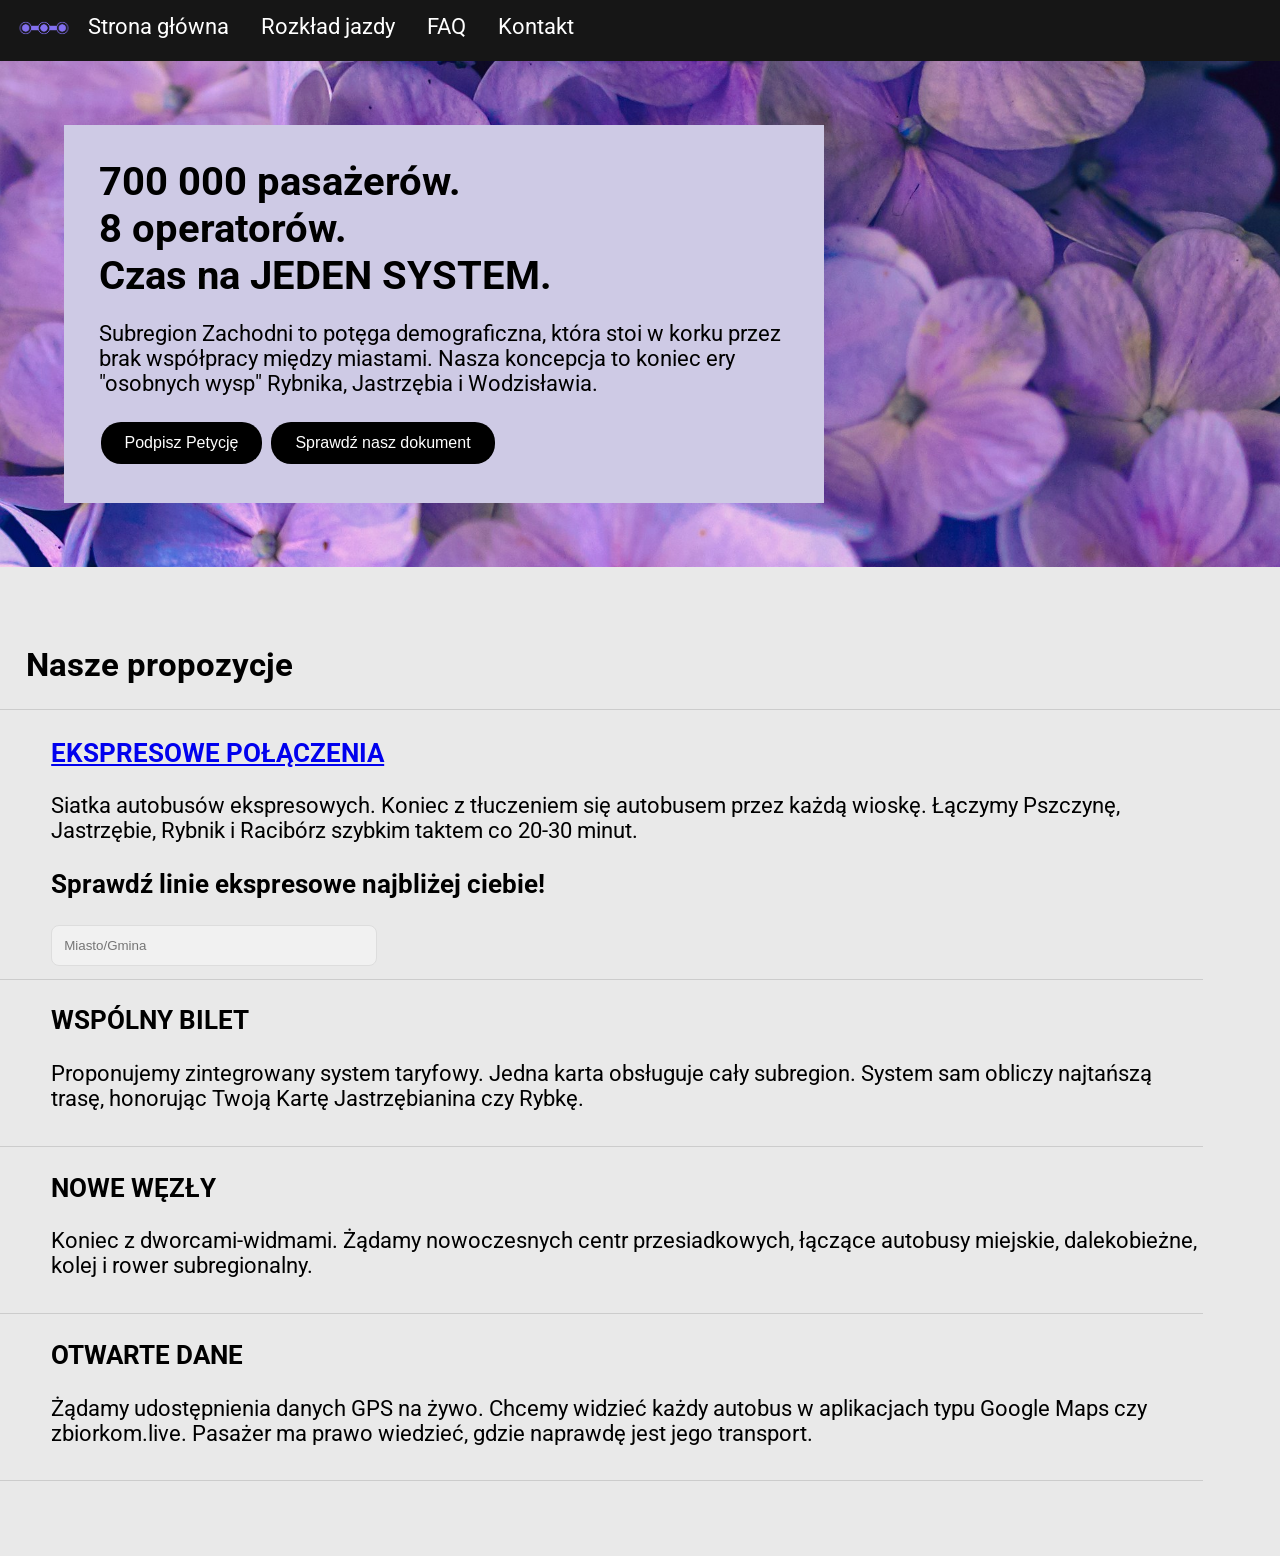
==== index.html @ 9f36e8b6 "Update index.html" ====
<!DOCTYPE html>
<html lang="en">
<head>
    <meta charset="UTF-8">
    <meta name="viewport" content="width=device-width, initial-scale=1.0">
    <title>Subregionalny System Transportu</title>
    <link rel="stylesheet" href="style.css">
          <link rel="icon" type="image/x-icon" href="./Frame 361.png">

    <link href="https://fonts.googleapis.com/css2?family=Roboto+Condensed:wght@400;700&family=Roboto:wght@400;700&display=swap" rel="stylesheet"> 
</head>
	<!-- Google tag (gtag.js) -->
<script async src="https://www.googletagmanager.com/gtag/js?id=G-BV5LS7BZQ5"></script>
<script>
  window.dataLayer = window.dataLayer || [];
  function gtag(){dataLayer.push(arguments);}
  gtag('js', new Date());

  gtag('config', 'G-BV5LS7BZQ5');
</script>

<style>
body {
    font-family: 'Roboto';font-size: 22px;
}
</style>
<body>
<nav id="myTopnav" class="topnav">
    <ul>
        <li><a><img src="Frame 361.png" class="logo"></a></li>
        <li><a href="./index.html">Strona główna</a></li>
        <li><a href="./ekspresowki.html">Rozkład jazdy</a></li>
        <li><a href="./faq.html">FAQ</a></li>
        <li><a href="./kontakt.html">Kontakt</a></li>
    </ul>
    <a href="javascript:void(0);" class="icon" onclick="myFunction()">
        <svg width="25" height="25" viewBox="0 0 24 24" fill="none" stroke="white" stroke-width="2" stroke-linecap="round">
            <line x1="3" y1="12" x2="21" y2="12"></line>
            <line x1="3" y1="6" x2="21" y2="6"></line>
            <line x1="3" y1="18" x2="21" y2="18"></line>
        </svg>
    </a>
</nav>

    <main>
        <section class="hero-home">
            <div class="div-block">
                
                <h1>700 000 pasażerów. <br>
                    8 operatorów.<br>Czas na JEDEN SYSTEM.
                </h1>

                <p>Subregion Zachodni to potęga demograficzna, która stoi w korku przez brak współpracy między miastami. Nasza koncepcja to koniec ery "osobnych wysp" Rybnika, Jastrzębia i Wodzisławia.</p>
           
            <a href="https://www.petycjeonline.com/jeden_bilet_spojna_sie_chcemy_nowoczesnego_transportu_w_subregionie_zachodnim"><button class="button1">Podpisz Petycję</button></a>
                        <a href="./Koncepcja poprawy transportu publicznego w Subregionie Zachodnim Województwa Śląskiego.pdf"><button class="button1">Sprawdź nasz dokument </button></a>


            </div>
        </div>
        </section>

    <div class="background-split">
    	&nbsp;
    </div>
    <div class="page-container position-relative">
    	<div id="nasze-propozycje-header" class="section-header">
    		<h2 class="section-heading">
    			Nasze propozycje
    		</h2>
    	</div>
    </div>
    <div class="div-block-4">
    	<div class="div-block-21">
		    <div class="div-block-5">
    			<h3 class="heading-style-h3 spacer-top-2">
    				<a href='./ekspresowki.html'>EKSPRESOWE POŁĄCZENIA</a>
    			</h3>
    			<p class="spacer-top-1">
    				Siatka autobusów ekspresowych. Koniec z tłuczeniem się autobusem przez każdą wioskę. Łączymy Pszczynę, Jastrzębie, Rybnik i Racibórz szybkim taktem co 20-30 minut.
    			</p>
    		</div>
            
            <div class="div-block-5">
                <h3 class="heading-style-h3 spacer-top-2">
    				Sprawdź linie ekspresowe najbliżej ciebie!
    			</h3>
            <form autocomplete="off" action="/action_page.php">
              <div class="autocomplete" style="width:300px;">
                <input id="myInput" type="text" name="myCountry" placeholder="Miasto/Gmina">
              </div>
          
            </form>
            <div id="result-container" class="result-area"></div>

        </div>

    		<div class="div-block-5">
    			<h3 class="heading-style-h3 spacer-top-2">
    				WSPÓLNY BILET
    			</h3>
    			<p class="spacer-top-1">
    				Proponujemy zintegrowany system taryfowy. Jedna karta obsługuje cały subregion. System sam obliczy najtańszą trasę, honorując Twoją Kartę Jastrzębianina czy Rybkę.
    			</p>
    		</div>

            <div class="div-block-5">
    			<h3 class="heading-style-h3 spacer-top-2">
    				NOWE WĘZŁY 
    			</h3>
    			<p class="spacer-top-1">
    				Koniec z dworcami-widmami. Żądamy nowoczesnych centr przesiadkowych, łączące autobusy miejskie, dalekobieżne, kolej i rower subregionalny.
    			</p>
    		</div>

            <div class="div-block-5">
    			<h3 class="heading-style-h3 spacer-top-2">
    				OTWARTE DANE 
    			</h3>
    			<p class="spacer-top-1">
    				Żądamy udostępnienia danych GPS na żywo. Chcemy widzieć każdy autobus w aplikacjach typu Google Maps czy zbiorkom.live. Pasażer ma prawo wiedzieć, gdzie naprawdę jest jego transport.
    			</p>
    		</div>
    	</div>
    </div>



   
</div>
<br>
<br>
<br>
    </main>
    <script>
const cityLineMapping = {
    "Rybnik": ["S-1", "S-2"],
    "Żory": ["S-1", "S-3", "S-4", "S-6"],
    "Jastrzębie-Zdrój": ["S-2", "S-4", "S-5", "S-6", "S-7"],
    "Wodzisław Śląski": ["S-2", "S-5"],
    "Racibórz": ["S-1", "S-5"],
    "Pszczyna": ["S-3", "S-7"],
    "Czerwionka-Leszczyny": ["S-4"],
    "Rydułtowy": ["S-1"],
    "Knurów": ["S-2"],
    "Pawłowice": ["S-6", "S-7"],
    "Suszec": ["S-3"],
    "Mszana": ["S-2", "S-5"],
    "Radlin": ["S-2"],
    "Lubomia": ["S-5"],
    "Syrynia": ["S-5"],
    "Kornowac": ["S-1"],
    "Rzuchów": ["S-1"],
    "Gostyń": ["S-6"],
    "Orzesze": ["S-6"],
    "Wilcza": ["S-2"],
    "Ochojec": ["S-2"],
    "Golejów": ["S-2"],
    "Wielopole": ["S-2"],
    "Bełk": ["S-4"],
    "Stanowice": ["S-4"],
    "Palowice": ["S-4"],
    "Szczejkowice": ["S-4"],
    "Warszowice": ["S-6"],
    "Studzionka": ["S-7"],
    "Mizerów": ["S-7"],
    "Brzeźce": ["S-7"],
    "Poręba": ["S-7"],
    "Kobielice": ["S-3"],
    "Radostowice": ["S-3"],
    "Rudziczka": ["S-3"],
    
    "Pszów": ["Najbliższa obsługa: Wodzisław Śląski (S-2, S-5) lub Syrynia (S-5)"],
    "Kuźnia Raciborska": ["Komunikacja lokalna do Raciborza -> S-1, S-5"],
    "Gliwice": ["Przesiadka w Knurowie/Szczygłowicach na S-2"],
};

const lineDetails = {
    "S-1": "<a href='./ekspresowki.html#S-1'><b>S-1: Racibórz - Rybnik - Żory.</b></a>",
    "S-2": "<a href='./ekspresowki.html#S-2'><b>S-2: Jastrzębie - Wodzisław - Rybnik - Knurów.</b> </a>",
    "S-3": "<a href='./ekspresowki.html#S-3'><b>S-3: Pszczyna - Suszec - Żory.</b> </a>",
    "S-4": "<a href='./ekspresowki.html#S-4'><b>S-4: Jastrzębie - Żory - Czerwionka.</b> </a>",
    "S-5": "<a href='./ekspresowki.html#S-5'><b>S-5: Jastrzębie - Wodzisław - Lubomia - Racibórz.</b> </a>",
    "S-6": "<a href='./ekspresowki.html#S-6'><b>S-6: Jastrzębie - Pawłowice - Żory - Gostyń.</b> </a>",
    "S-7": "<a href='./ekspresowki.html#S-7'><b>S-7: Pszczyna - Pawłowice - Jastrzębie.</b> </a>"
};

function autocomplete(inp, arr) {
    var currentFocus;
    inp.addEventListener("input", function(e) {
        var a, b, i, val = this.value;
        closeAllLists();
        if (!val) { return false; }
        currentFocus = -1;
        a = document.createElement("DIV");
        a.setAttribute("id", this.id + "autocomplete-list");
        a.setAttribute("class", "autocomplete-items");
        this.parentNode.appendChild(a);
        for (i = 0; i < arr.length; i++) {
            if (arr[i].substr(0, val.length).toUpperCase() == val.toUpperCase()) {
                b = document.createElement("DIV");
                b.innerHTML = "<strong>" + arr[i].substr(0, val.length) + "</strong>";
                b.innerHTML += arr[i].substr(val.length);
                b.innerHTML += "<input type='hidden' value='" + arr[i] + "'>";
                b.addEventListener("click", function(e) {
                    inp.value = this.getElementsByTagName("input")[0].value;
                    showResult(inp.value);
                    closeAllLists();
                });
                a.appendChild(b);
            }
        }
    });

    inp.form.addEventListener("submit", function(e) {
        e.preventDefault();
        showResult(inp.value);
    });

    function showResult(cityName) {
        const resultDiv = document.getElementById("result-container");
        const lines = cityLineMapping[cityName];

        if (lines) {
            let html = `<div class="card-result animate-in">
                            <h3>Komunikacja dla: ${cityName}</h3>
                            <p>Przez Twoją miejscowość (lub w jej najbliższej okolicy) przebiegają linie:</p>
                            <ul>`;
            lines.forEach(line => {
                const shortLineName = line.split(" ")[0]; 
                const detail = lineDetails[shortLineName] || line;
                html += `<li>${detail}</li>`;
            });
            resultDiv.innerHTML = html;
        } else if(cityName === "") {
             resultDiv.innerHTML = "";
        } else {
            resultDiv.innerHTML = `<div class="card-result error">Nie znaleźliśmy Twojej miejscowości na mapie głównych linii ekspresowych. Prawdopodobnie Twoją okolicę obsłuży komunikacja uzupełniająca (dowozowa).</div>`;
        }
    }

    inp.addEventListener("keydown", function(e) {
        var x = document.getElementById(this.id + "autocomplete-list");
        if (x) x = x.getElementsByTagName("div");
        if (e.keyCode == 40) {
            currentFocus++;
            addActive(x);
        } else if (e.keyCode == 38) {
            currentFocus--;
            addActive(x);
        } else if (e.keyCode == 13) {
            e.preventDefault();
            if (currentFocus > -1) {
                if (x) x[currentFocus].click();
            }
        }
    });

    function addActive(x) {
        if (!x) return false;
        removeActive(x);
        if (currentFocus >= x.length) currentFocus = 0;
        if (currentFocus < 0) currentFocus = (x.length - 1);
        x[currentFocus].classList.add("autocomplete-active");
    }

    function removeActive(x) {
        for (var i = 0; i < x.length; i++) {
            x[i].classList.remove("autocomplete-active");
        }
    }

    function closeAllLists(elmnt) {
        var x = document.getElementsByClassName("autocomplete-items");
        for (var i = 0; i < x.length; i++) {
            if (elmnt != x[i] && elmnt != inp) {
                x[i].parentNode.removeChild(x[i]);
            }
        }
    }

    document.addEventListener("click", function(e) {
        closeAllLists(e.target);
    });
}

var listCities = Object.keys(cityLineMapping).sort();
autocomplete(document.getElementById("myInput"), listCities);
</script>
<script>
function myFunction() {
    var x = document.getElementById("myTopnav");
    if (x.classList.contains("responsive")) {
        x.classList.remove("responsive");
    } else {
        x.classList.add("responsive");
    }
}

</script>
</body>
</html>
---- style.css ----
body {
 margin: 0;
 font-family: 'Roboto', sans-serif;
 font-size: 18px;
 background-color: #e9e9e9
}


nav {
 background-color: #161616;
 overflow: hidden;
 position: relative
}

nav ul {
 list-style-type: none;
 margin: 0;
 padding: 0;
 background-color: #161616;
 display: flex;
 justify-content: flex-start
}

nav ul li a {
 display: block;
 color: #FFFFFF;
 padding: 14px 16px;
 text-decoration: none;
 transition: 0.3s
}

nav ul li a:hover {
 background-color: #333
}

#myTopnav > ul:nth-child(1) > li:nth-child(1) > a:nth-child(1):hover{
 background-color: #00000000
}


nav .icon {
 display: none;
 color: #FFFFFF;
 text-decoration: none
}




.logo{
 height: 56px
}




.hero-home {
 justify-content: flex-start;
 align-items: center;
 display: flex;
 position: relative;
 background-color: #8370f0;
 min-height: 40vh;
 padding: 5%;
 background-image: url("./hisu-lee-V4Pn7QeYdPQ-unsplash.jpg");
 background-size: cover;
 background-repeat: no-repeat
}

.div-block {
 width: 60%;
 padding-left: 3%;
 background-color: #cecae5;
 padding-bottom: 3%;
 padding-right: 3%
}

.div-block-5{
 padding-left: 4%;
 max-width: 90%;
 padding-bottom: 1%;
 border-bottom: 1px solid #ccc
}

.section-heading {
 padding: 2%;
 border-bottom: 1px solid #ccc
}

div.div-block-5:nth-child(1){
 border-bottom: none;
 padding-bottom: 0
}

.div-block h1 {
 font-family: 'Roboto', sans-serif;
 color: #000000;
 font-size: 2.5rem;
 margin-bottom: 20px
}


button, .button1, .button2 {
 border: none;
 color: rgb(255, 255, 255);
 padding: 12px 24px;
 text-align: center;
 display: inline-block;
 font-size: 16px;
 margin: 4px 2px;
 cursor: pointer;
 border-radius: 20px;
 background-color: #000;
 transition: 0.3s
}

button:hover {
 transform: translateY(-2px);
 box-shadow: 0 4px 8px rgba(0,0,0,0.2)
}

#myBtn {
 display: none;
 position: fixed;
 bottom: 20px;
 right: 20px;
 z-index: 1000
}


.div-niewiem {
 padding: 40px 5%;
 border-bottom: 1px solid #ccc
}

.div-niewiem strong:first-child {
 font-size: 2rem;
 color: #8370f0;
 display: block;
 margin-bottom: 20px
}

.heroprzystanki {
 display: flex;
 flex-direction: row;
 gap: 30px
}

.div-lewoprzystanki, .div-prawoprzystanki {
 flex: 1
}


.timetable-route-streets {
 display: flex;
 flex-direction: column;
 margin-top: 15px
}

.timetable-route-stop {
 display: flex;
 align-items: center
}

.timetable-route-point.time {
 width: 55px;
 font-weight: 700;
 font-size: 13px;
 color: #666;
 text-align:right;
 margin-right: 10px
}

.timetable-route-point svg {
 width: 40px;
 flex-shrink: 0
}

.timetable-route-point.name {
 padding-left: 10px;
 font-size: 15px;
 line-height: 1.2
}

.point circle { visibility: visible !important; fill: #8370f0; stroke: #8370f0 }
.start rect { visibility: visible !important; fill: #8370f0; stroke: #8370f0 }
.active .p0, .active .p4 { visibility: visible !important; stroke: #8370f0 !important; stroke-width: 4px }
.p0-a .p0 { visibility: visible !important; stroke: #8370f0 }
.p4-a .p4 { visibility: visible !important; stroke: #8370f0 }


.autocomplete {
 position: relative;
 display: inline-block;
 width: 100%;
 max-width: 400px
}

input[type=text] {
 background-color: #f1f1f1;
 width: 100%;
 padding: 12px;
 border: 1px solid #ddd;
 border-radius: 8px
}

.autocomplete-items {
 position: absolute;
 border: 1px solid #d4d4d4;
 z-index: 1100;
 top: 100%;
 left: 0;
 right: 0;
 background: #FFFFFF
}




.row { display: flex; flex-wrap: wrap; padding: 0 4px }
.column { flex: 50%; padding: 0 4px }



#myTopnav > ul:nth-child(1) > li:nth-child(1) > a:nth-child(1){
 padding-bottom: 0;
 padding-top: 0;
 padding-right: 0
}


.topnav {
 background-color: #161616;
 overflow: hidden;
 position: relative;
 min-height: 60px
}

.topnav ul {
 display: flex;
 list-style-type: none;
 margin: 0;
 padding: 0
}

.topnav .icon {
 display: none
}






html, body {
 overflow-x: hidden;
 width: 100%;
 position: relative
}

body{
 text-decoration: none
}

@media screen and (max-width: 800px) {
    
    
    .heroprzystanki {
        flex-direction: column; 
        gap: 40px;
    }

    .div-lewoprzystanki, .div-prawoprzystanki {
        width: 100%;
    }

    
    .div-niewiem strong:first-child {
        font-size: 1.5rem;
    }

    .div-lewoprzystanki strong, .div-prawoprzystanki strong {
        font-size: 1.2rem;
        display: block;
        margin-bottom: 10px;
    }

    
    .topnav ul {
        display: none; 
        flex-direction: column;
        width: 100%;
    }

    .topnav.responsive ul {
        display: flex; 
    }

    .topnav .icon {
        display: block; 
        position: absolute;
        right: 15px;
        top: 15px;
    }

    
    .topnav:not(.responsive) ul li:not(:first-child) {
        display: none;
    }

    
    .div-block {
        width: 90% !important;
        margin: 0 auto;
        padding: 20px !important;
    }

    .div-block h1 {
        font-size: 1.8rem !important;
    }

    
    .hero-home a {
        display: inline-block;
        width: 100%; 
    }
    
    .button1 {
        width: 100%;
        margin: 5px 0;
    }

    
    #myBtn {
        width: auto !important;
        padding: 10px 20px !important;
        font-size: 14px !important;
        right: 15px !important;
        bottom: 15px !important;
        white-space: nowrap;
    }

    
    .schematkontener img {
        width: 100% !important;
    }
}


.timetable-route-point.name {
    font-size: 14px; 
    line-height: 1.1;
}
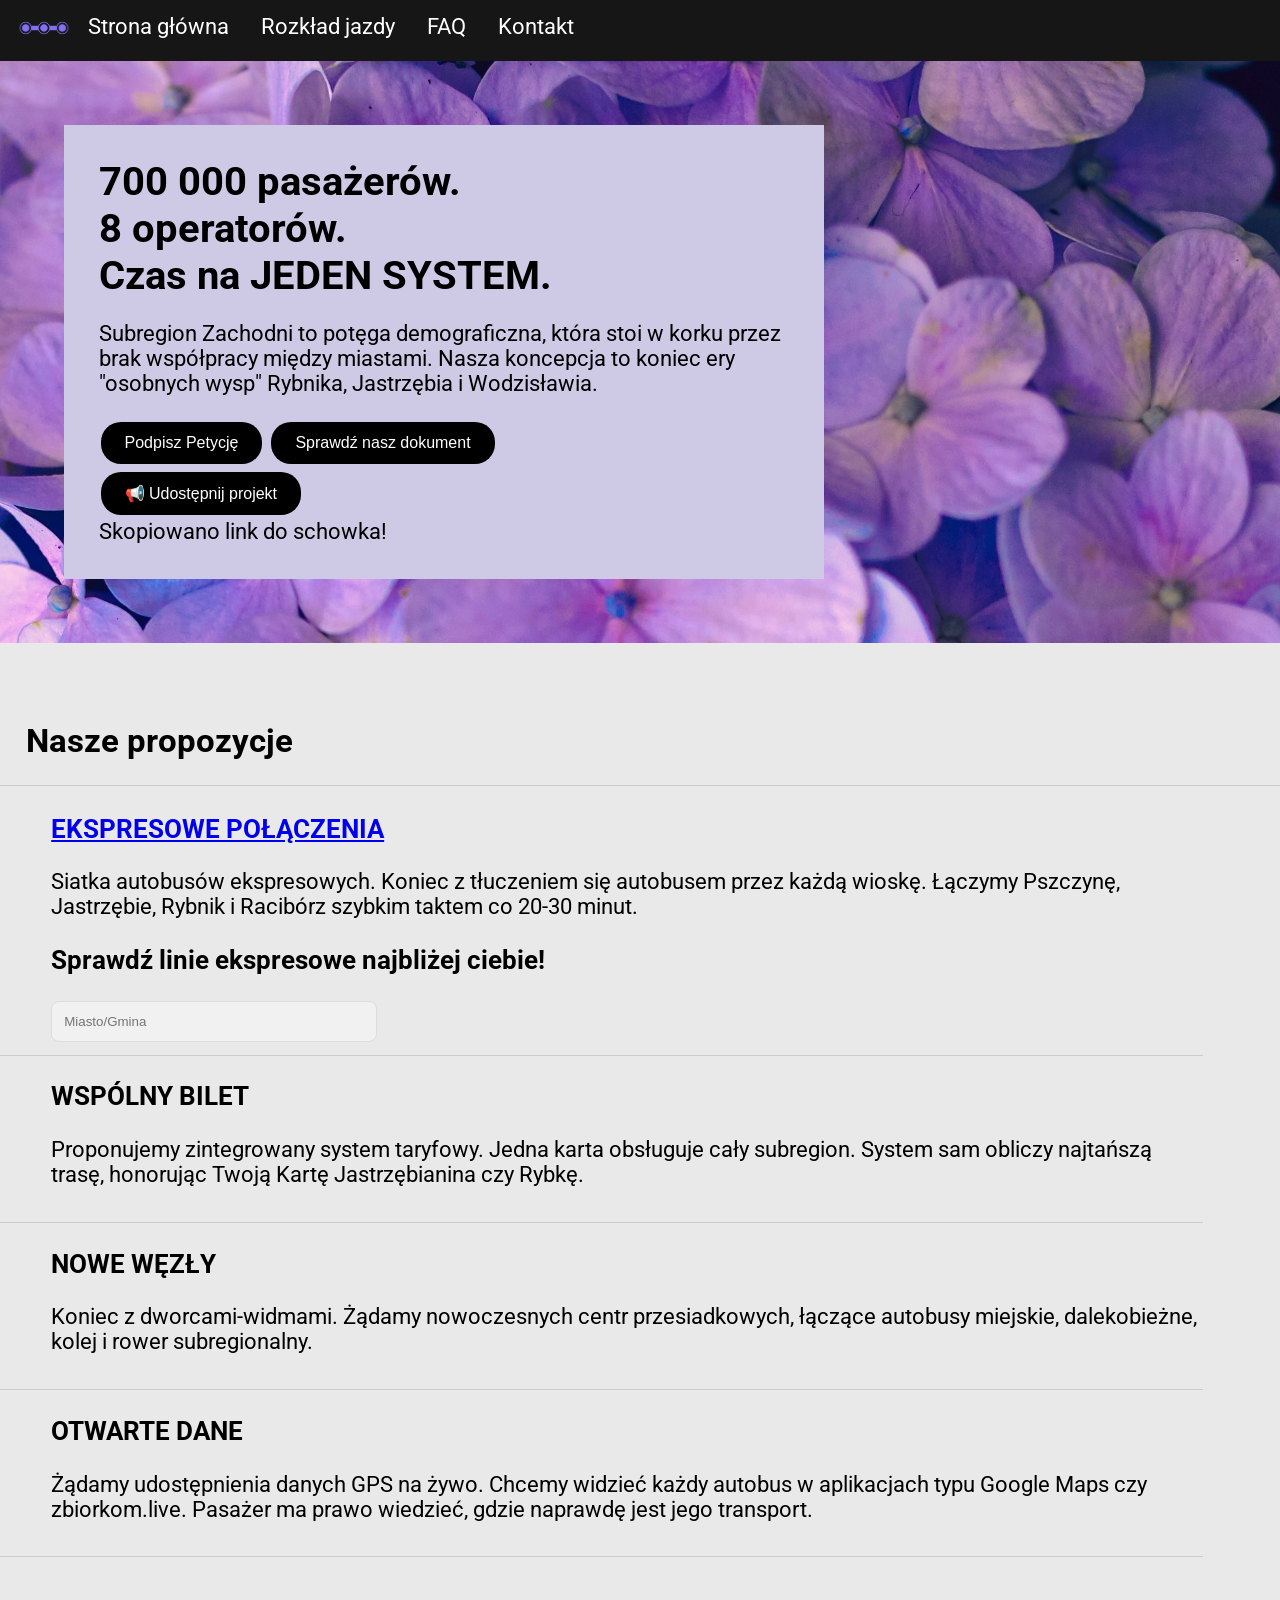
==== commit 8e491cff: "Update index.html" ====
--- a/index.html
+++ b/index.html
@@ -3,6 +3,19 @@
 <head>
     <meta charset="UTF-8">
     <meta name="viewport" content="width=device-width, initial-scale=1.0">
+	<!-- Open Graph / Facebook / Discord -->
+<meta property="og:type" content="website">
+<meta property="og:url" content="https://oneticketproject.github.io/">
+<meta property="og:title" content="700 000 pasażerów. 8 operatorów. Czas na JEDEN system!">
+<meta property="og:description" content="Chcemy wspólnego transportu!">
+
+<meta property="twitter:card" content="summary_large_image">
+<meta property="twitter:url" content="https://oneticketproject.github.io/">
+<meta property="twitter:title" content="Chcemy wspólnego transportu!">
+<meta property="twitter:description" content="8 operatorów na 20 kilometrach to żart.">
+
+<meta name="theme-color" content="#8370f0">
+	
     <title>Subregionalny System Transportu</title>
     <link rel="stylesheet" href="style.css">
           <link rel="icon" type="image/x-icon" href="./Frame 361.png">
@@ -54,7 +67,12 @@
            
             <a href="https://www.petycjeonline.com/jeden_bilet_spojna_sie_chcemy_nowoczesnego_transportu_w_subregionie_zachodnim"><button class="button1">Podpisz Petycję</button></a>
                         <a href="./Koncepcja poprawy transportu publicznego w Subregionie Zachodnim Województwa Śląskiego.pdf"><button class="button1">Sprawdź nasz dokument </button></a>
-
+<div class="share-box">
+    <button id="shareButton" class="btn-tiger-share">
+        <span class="icon">📢</span> Udostępnij projekt
+    </button>
+    <div id="toast" class="toast-hidden">Skopiowano link do schowka!</div>
+</div>
 
             </div>
         </div>
@@ -298,5 +316,35 @@
 }
 
 </script>
+	<script>
+		const btn = document.getElementById('shareButton');
+const toast = document.getElementById('toast');
+
+btn.addEventListener('click', async () => {
+    const shareData = {
+        title: 'One Ticket Project',
+        text: 'Projekt 1 Bilet dla 700 000 ludzi. Podpisz petycję o nowe linie ekspresowe i więcej!',
+        url: 'https://oneticketproject.github.io/'
+    };
+
+    try {
+        // Logika dla iPhone (Safari) i Android (Chrome)
+        if (navigator.share) {
+            await navigator.share(shareData);
+        } else {
+            throw new Error('Web Share not supported');
+        }
+    } catch (err) {
+        copyToClipboard(shareData.url);
+    }
+});
+
+function copyToClipboard(text) {
+    navigator.clipboard.writeText(text).then(() => {
+        toast.className = "toast-visible";
+        setTimeout(() => { toast.className = "toast-hidden"; }, 3000);
+    });
+}
+	</script>
 </body>
 </html>
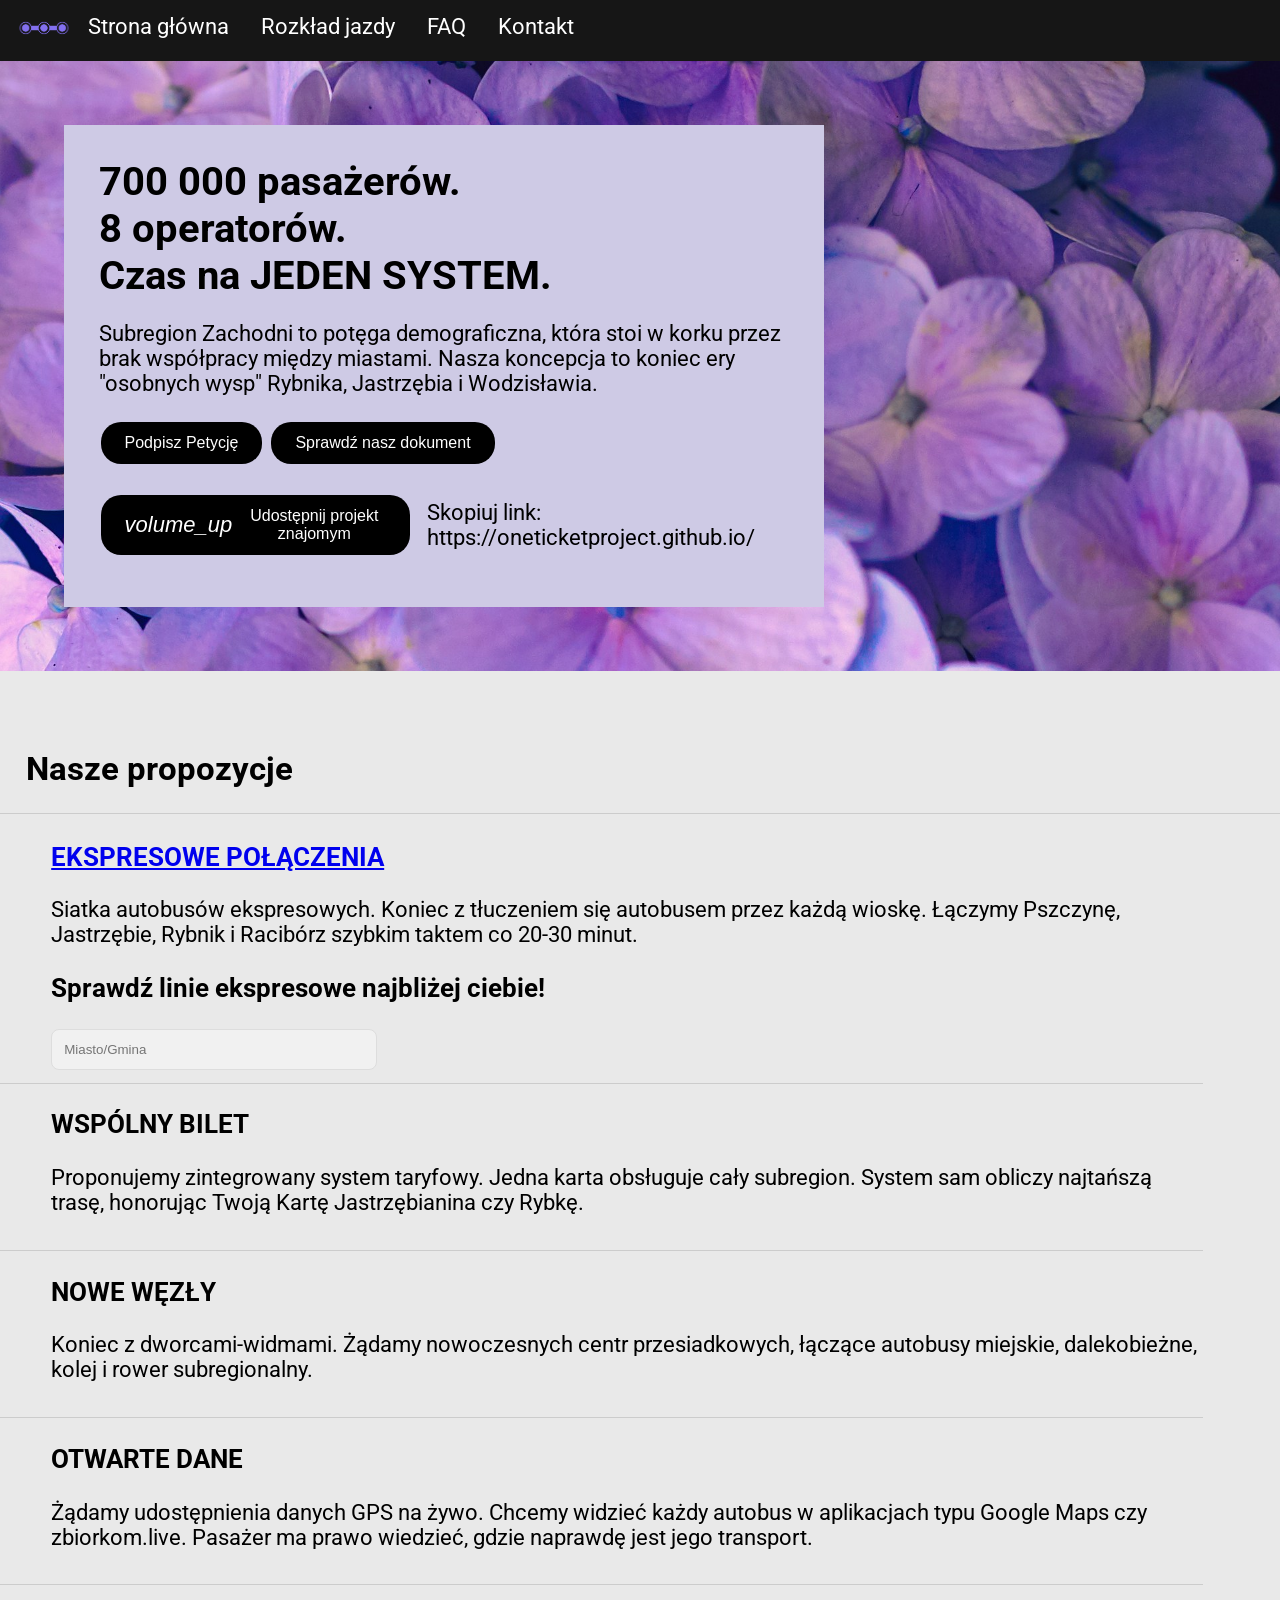
==== commit 6e825719: "Update index.html" ====
--- a/index.html
+++ b/index.html
@@ -68,10 +68,10 @@
             <a href="https://www.petycjeonline.com/jeden_bilet_spojna_sie_chcemy_nowoczesnego_transportu_w_subregionie_zachodnim"><button class="button1">Podpisz Petycję</button></a>
                         <a href="./Koncepcja poprawy transportu publicznego w Subregionie Zachodnim Województwa Śląskiego.pdf"><button class="button1">Sprawdź nasz dokument </button></a>
 <div class="share-box">
-    <button id="shareButton" class="btn-tiger-share">
-        <span class="icon">📢</span> Udostępnij projekt
+    <button id="shareButton" class="btn-share">
+        <i class="material-icons" style="font-size:22px;">volume_up</i> Udostępnij projekt znajomym
     </button>
-    <div id="toast" class="toast-hidden">Skopiowano link do schowka!</div>
+    <p id="share-fallback" class="hidden">Skopiuj link: <span>https://oneticketproject.github.io/</span></p>
 </div>
 
             </div>
--- a/style.css
+++ b/style.css
@@ -352,3 +352,36 @@
     font-size: 14px; 
     line-height: 1.1;
 }
+#toast {
+   white-space: nowrap; 
+
+
+border-radius: 8px;
+font-weight: bold;
+z-index: 9999;
+transition: opacity 0.5s, visibility 0.5s;
+}
+
+.toast-hidden {
+opacity: 0;
+visibility: hidden;
+}
+
+.toast-visible {
+opacity: 1;
+visibility: visible;
+}
+
+.share-box {
+    display: flex;     
+    align-items: center; 
+    gap: 15px;         
+    margin-top: 10px;
+}
+
+.btn-share {
+    display: inline-flex;    
+    align-items: center;     
+    justify-content: center; 
+    gap:10px;
+}
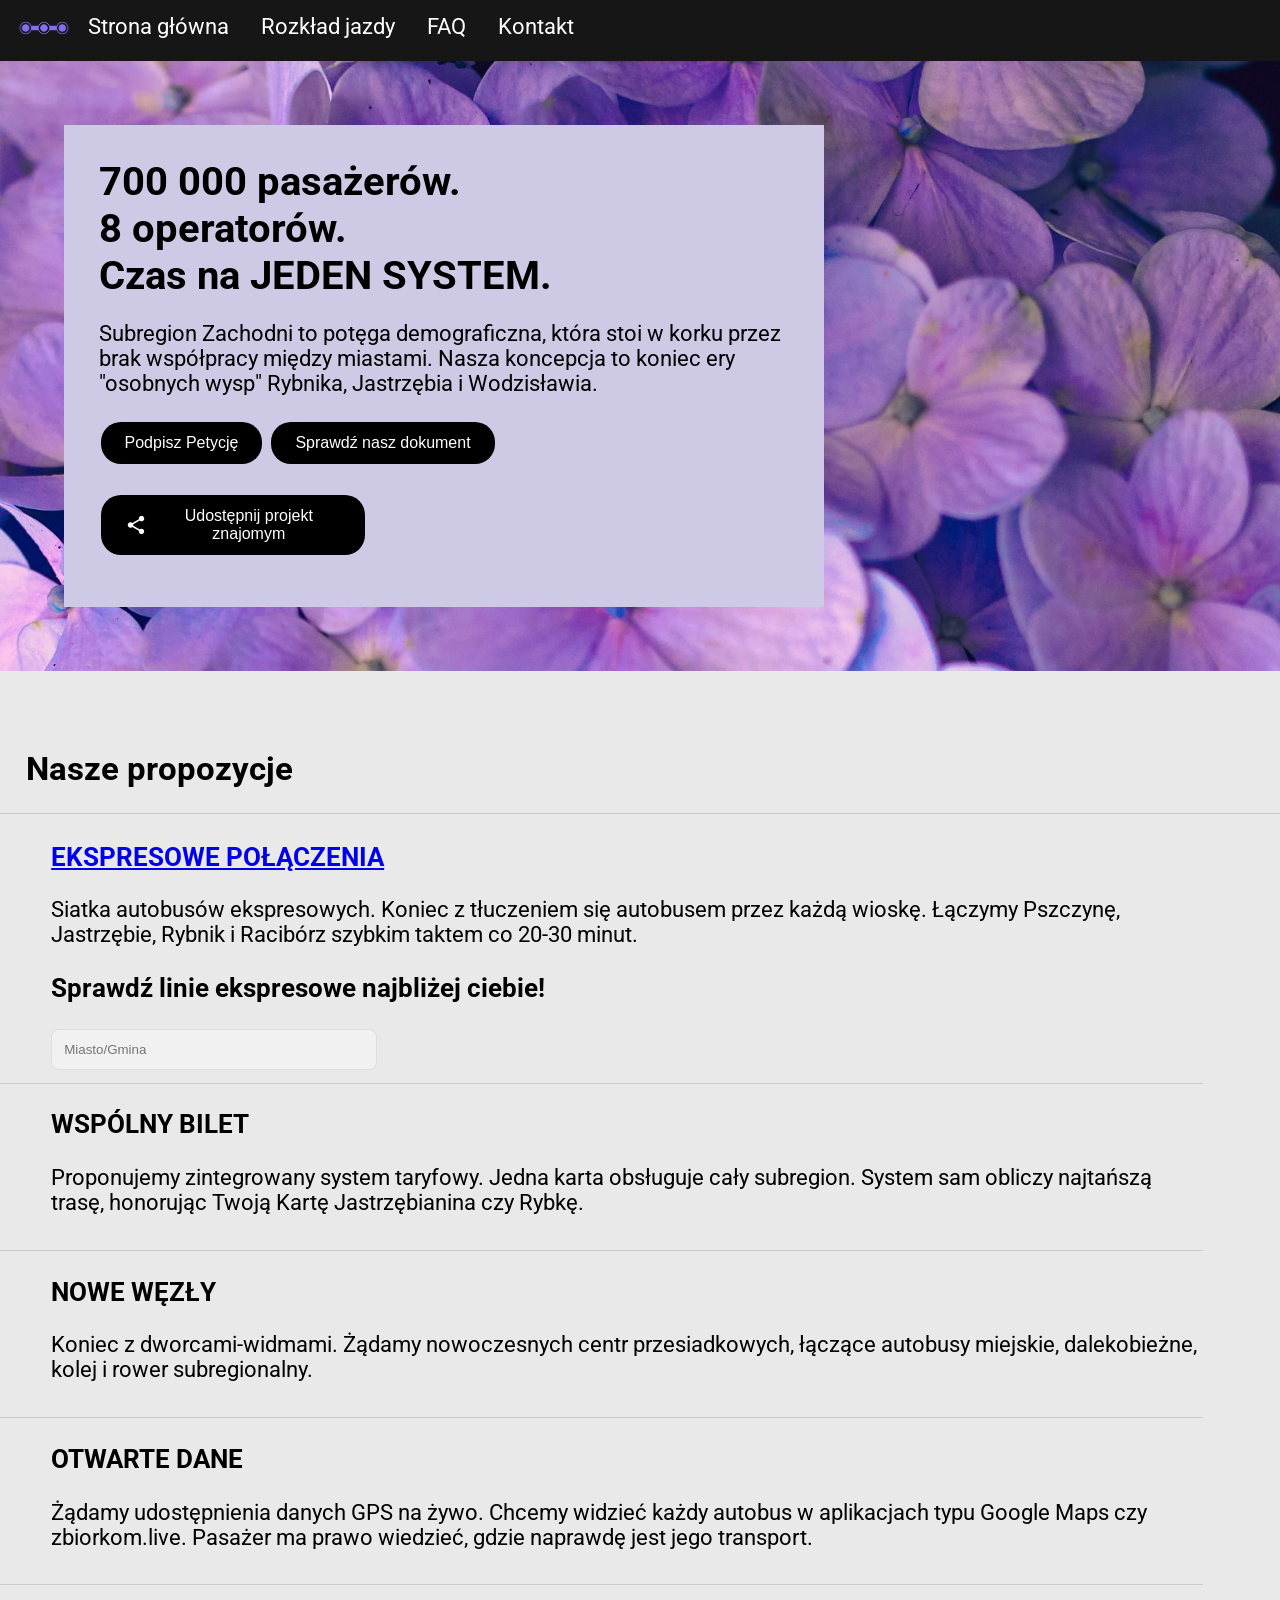
==== commit 129b8101: "Update index.html" ====
--- a/index.html
+++ b/index.html
@@ -19,6 +19,7 @@
     <title>Subregionalny System Transportu</title>
     <link rel="stylesheet" href="style.css">
           <link rel="icon" type="image/x-icon" href="./Frame 361.png">
+           <link rel="stylesheet" href="https://fonts.googleapis.com/icon?family=Material+Icons">
 
     <link href="https://fonts.googleapis.com/css2?family=Roboto+Condensed:wght@400;700&family=Roboto:wght@400;700&display=swap" rel="stylesheet"> 
 </head>
@@ -69,9 +70,9 @@
                         <a href="./Koncepcja poprawy transportu publicznego w Subregionie Zachodnim Województwa Śląskiego.pdf"><button class="button1">Sprawdź nasz dokument </button></a>
 <div class="share-box">
     <button id="shareButton" class="btn-share">
-        <i class="material-icons" style="font-size:22px;">volume_up</i> Udostępnij projekt znajomym
+        <i class="material-icons" style="font-size:22px;">share</i> Udostępnij projekt znajomym
     </button>
-    <p id="share-fallback" class="hidden">Skopiuj link: <span>https://oneticketproject.github.io/</span></p>
+    <p id="share-fallback" class="toast-hidden">Skopiuj link: <span>https://oneticketproject.github.io/</span></p>
 </div>
 
             </div>
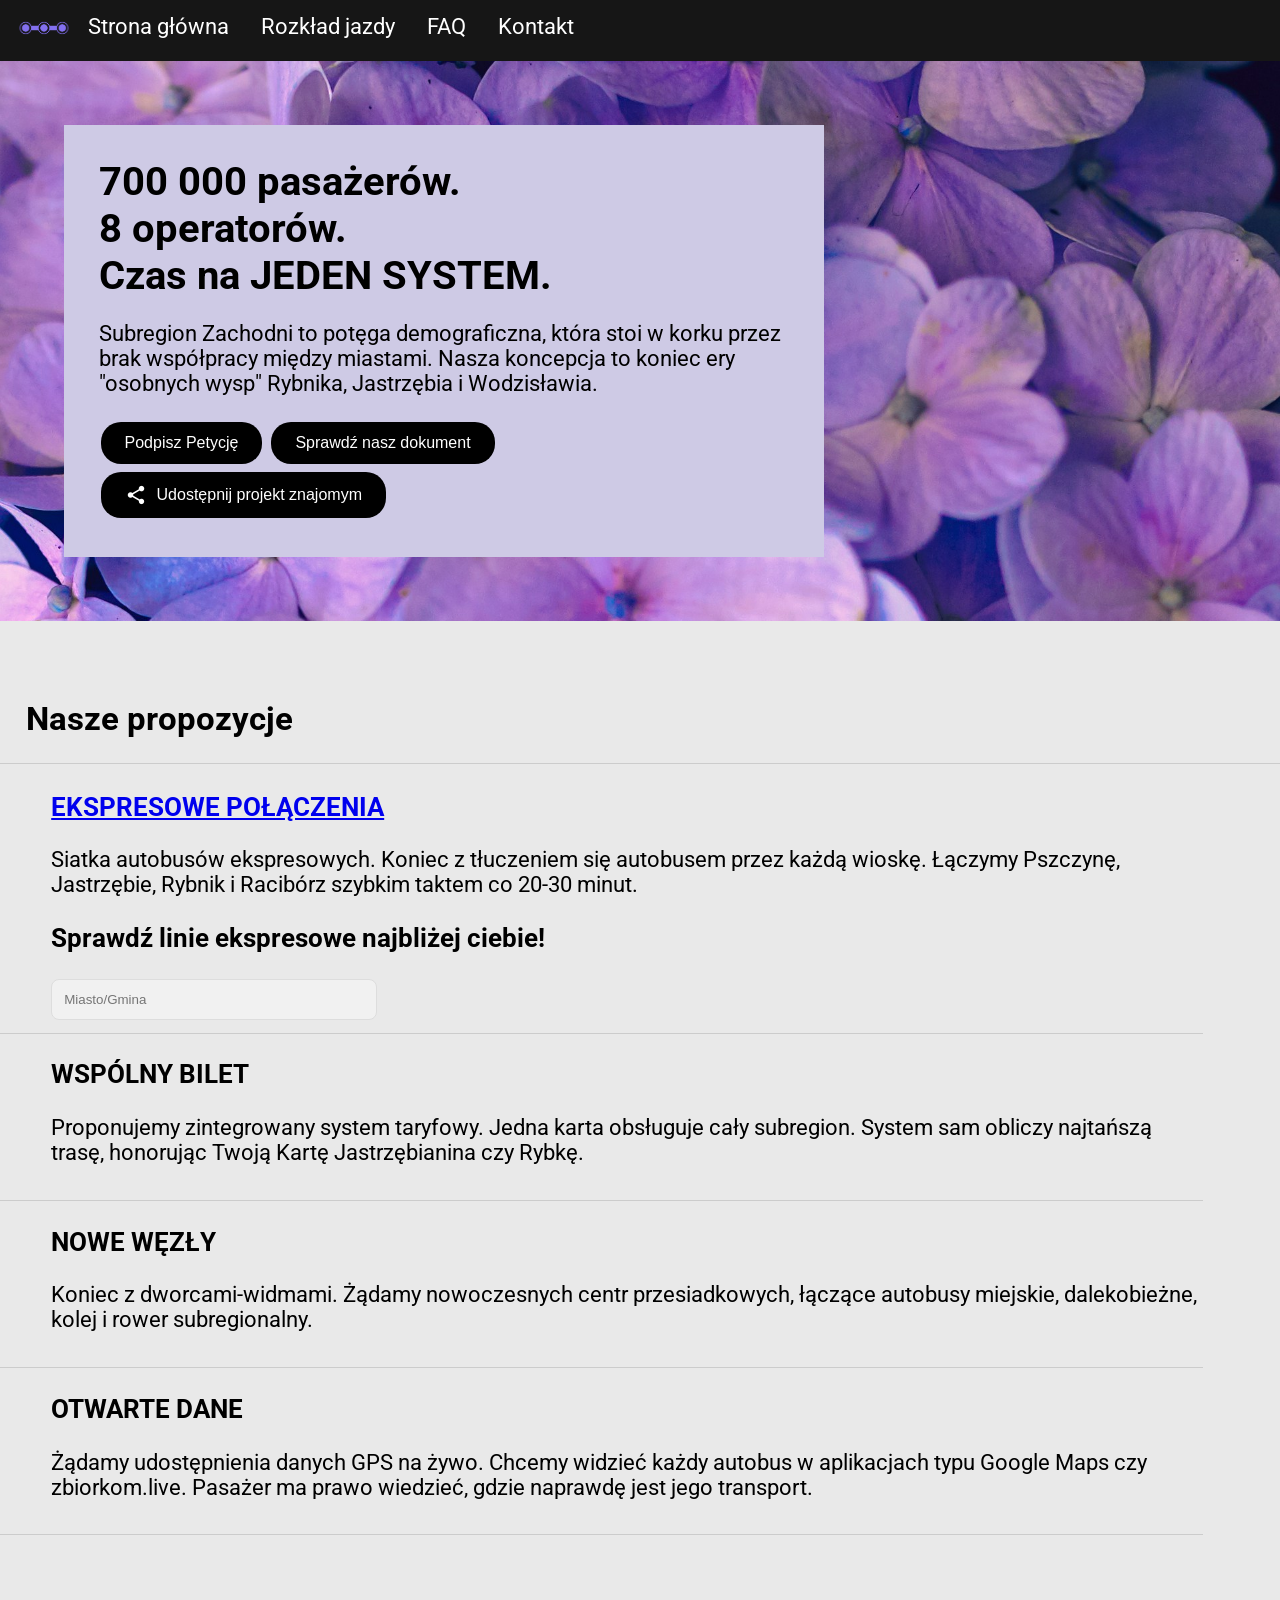
==== commit 4a1b9ab8: "Update index.html" ====
--- a/index.html
+++ b/index.html
@@ -70,9 +70,9 @@
                         <a href="./Koncepcja poprawy transportu publicznego w Subregionie Zachodnim Województwa Śląskiego.pdf"><button class="button1">Sprawdź nasz dokument </button></a>
 <div class="share-box">
     <button id="shareButton" class="btn-share">
-        <i class="material-icons" style="font-size:22px;">share</i> Udostępnij projekt znajomym
+        <i class="material-icons" id="shareIcon" style="font-size:22px;">share</i> 
+        <span id="shareText">Udostępnij projekt znajomym</span>
     </button>
-    <p id="share-fallback" class="toast-hidden">Skopiuj link: <span>https://oneticketproject.github.io/</span></p>
 </div>
 
             </div>
@@ -318,10 +318,11 @@
 
 </script>
 	<script>
-		const btn = document.getElementById('shareButton');
-const toast = document.getElementById('toast');
-
-btn.addEventListener('click', async () => {
+const shareBtn = document.getElementById('shareButton');
+const shareText = document.getElementById('shareText');
+const shareIcon = document.getElementById('shareIcon');
+
+shareBtn.addEventListener('click', async () => {
     const shareData = {
         title: 'One Ticket Project',
         text: 'Projekt 1 Bilet dla 700 000 ludzi. Podpisz petycję o nowe linie ekspresowe i więcej!',
@@ -329,21 +330,33 @@
     };
 
     try {
-        // Logika dla iPhone (Safari) i Android (Chrome)
         if (navigator.share) {
             await navigator.share(shareData);
         } else {
             throw new Error('Web Share not supported');
         }
     } catch (err) {
-        copyToClipboard(shareData.url);
+        // Jeśli nie można udostępnić (np. komputer), kopiujemy i zmieniamy przycisk
+        copyAndVisualChange(shareData.url);
     }
 });
 
-function copyToClipboard(text) {
+function copyAndVisualChange(text) {
+    // Kopiowanie do schowka
     navigator.clipboard.writeText(text).then(() => {
-        toast.className = "toast-visible";
-        setTimeout(() => { toast.className = "toast-hidden"; }, 3000);
+        // 1. Zapamiętaj stare stany
+        const originalText = shareText.innerText;
+        const originalIcon = shareIcon.innerText;
+
+        // 2. Podmień na informację o sukcesie
+        shareText.innerText = "Skopiowano do schowka!";
+        shareBtn.style.backgroundColor = "#2f850a"; // Opcjonalnie zmień na chwilę kolor na zielony
+
+        // 3. Po 2 sekundach wróć do normy
+        setTimeout(() => {
+            shareText.innerText = originalText;
+            shareIcon.innerText = originalIcon;
+        }, 2000);
     });
 }
 	</script>
--- a/style.css
+++ b/style.css
@@ -345,6 +345,10 @@
     .schematkontener img {
         width: 100% !important;
     }
+
+    #shareButton{
+     width:100% !important;
+    }
 }
 
 
@@ -372,11 +376,9 @@
 visibility: visible;
 }
 
-.share-box {
-    display: flex;     
+.share-box {  
     align-items: center; 
     gap: 15px;         
-    margin-top: 10px;
 }
 
 .btn-share {
@@ -385,3 +387,8 @@
     justify-content: center; 
     gap:10px;
 }
+
+#share-fallback{
+ margin-top: -2%;
+ margin-bottom: -2%;
+}
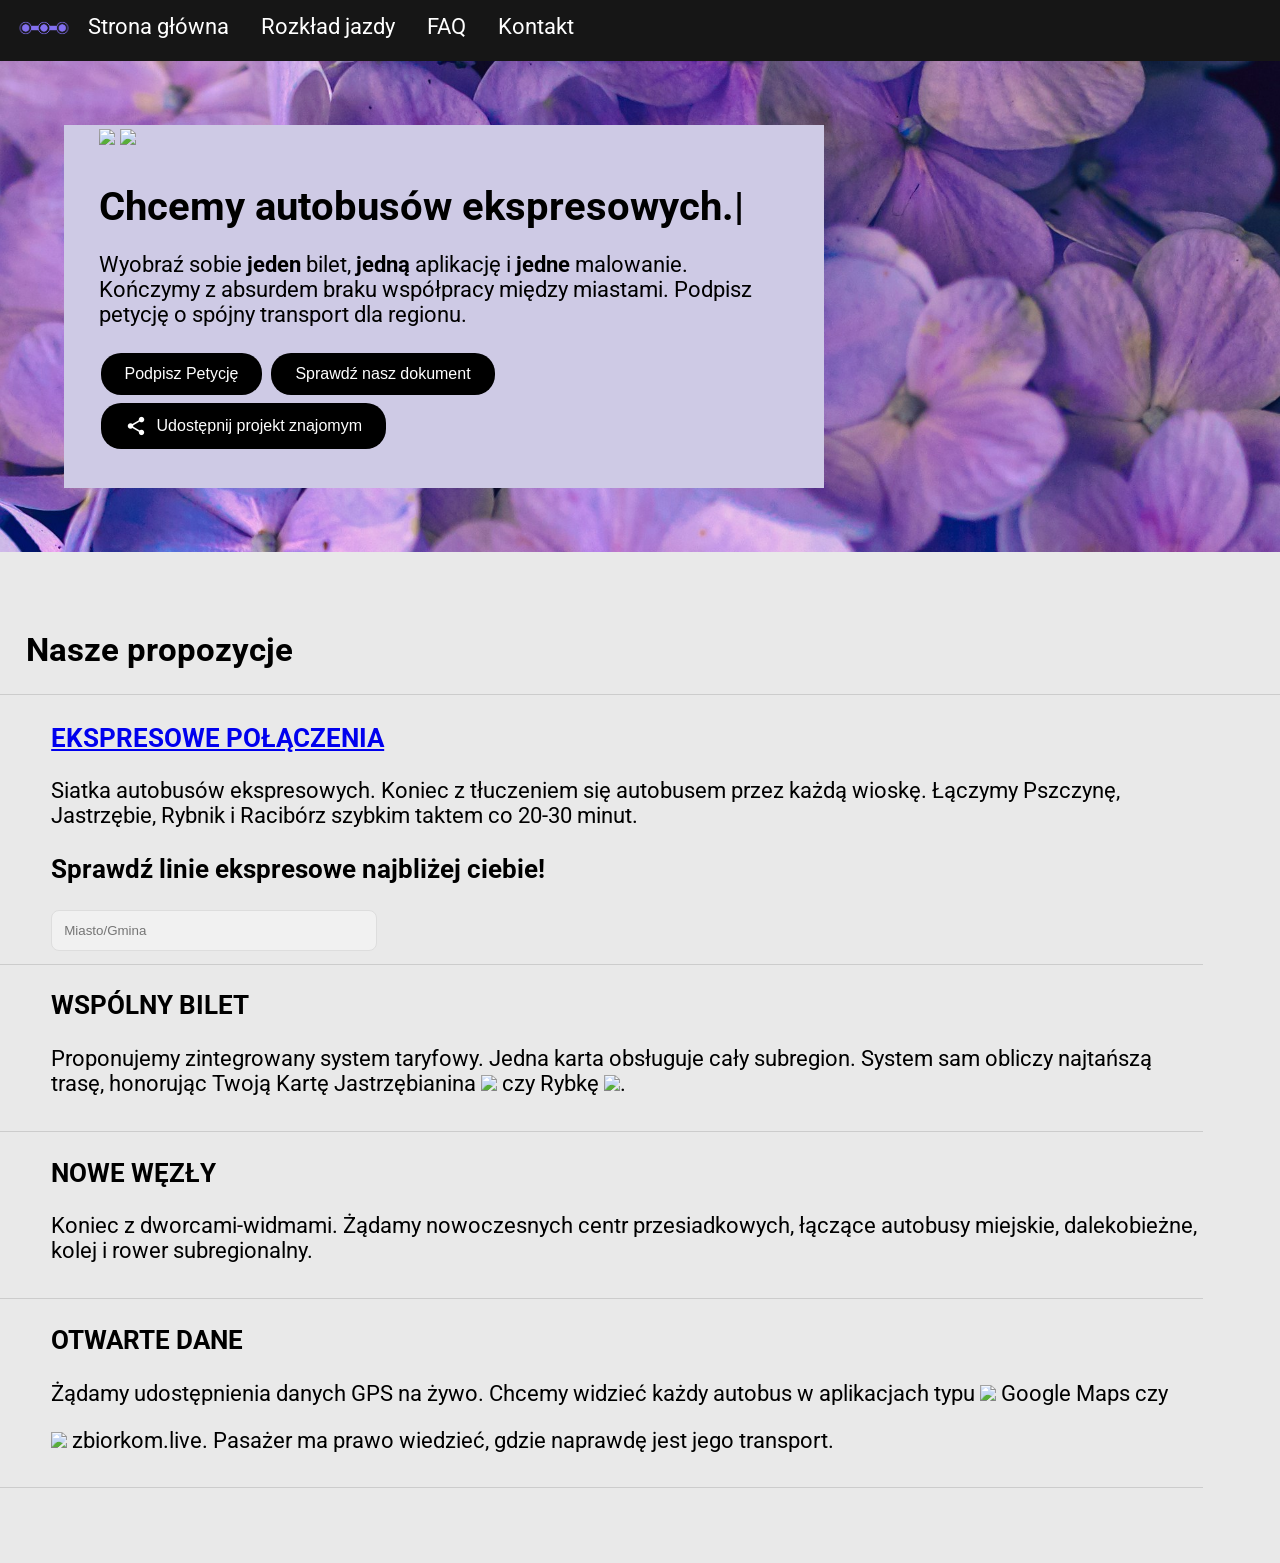
==== commit d447982b: "Update index.html" ====
--- a/index.html
+++ b/index.html
@@ -56,15 +56,53 @@
     </a>
 </nav>
 
+
+
+<!-- 
+<div style="width: 100000px; margin-left: 10px; animation: 29.0839s linear infinite marqueeAnimation-54447610;" class="js-marquee-wrapper"><div class="js-marquee" style="margin-right: 50px; float: left;">
+	<span>
+	Dlaczego 700 000 osób wciąż musi walczyć z komunikacją każdego dnia? Ty też masz tego dość? Podpisz petycję o jeden system.
+	</span>
+	<span>
+Dlaczego 700 000 osób wciąż musi walczyć z komunikacją każdego dnia? Ty też masz tego dość? Podpisz petycję o jeden system.	</span>
+	<span>
+Dlaczego 700 000 osób wciąż musi walczyć z komunikacją każdego dnia? Ty też masz tego dość? Podpisz petycję o jeden system.	</span>
+	<span>
+Dlaczego 700 000 osób wciąż musi walczyć z komunikacją każdego dnia? Ty też masz tego dość? Podpisz petycję o jeden system.	</span>
+	<span>
+Dlaczego 700 000 osób wciąż musi walczyć z komunikacją każdego dnia? Ty też masz tego dość? Podpisz petycję o jeden system.	</span>
+	<span>
+Dlaczego 700 000 osób wciąż musi walczyć z komunikacją każdego dnia? Ty też masz tego dość? Podpisz petycję o jeden system.	</span>
+</div><div class="js-marquee" style="margin-right: 50px; float: left;">
+	<span>
+Dlaczego 700 000 osób wciąż musi walczyć z komunikacją każdego dnia? Ty też masz tego dość? Podpisz petycję o jeden system.	</span>
+	<span>
+Dlaczego 700 000 osób wciąż musi walczyć z komunikacją każdego dnia? Ty też masz tego dość? Podpisz petycję o jeden system.	</span>
+	<span>
+Dlaczego 700 000 osób wciąż musi walczyć z komunikacją każdego dnia? Ty też masz tego dość? Podpisz petycję o jeden system.	</span>
+	<span>
+Dlaczego 700 000 osób wciąż musi walczyć z komunikacją każdego dnia? Ty też masz tego dość? Podpisz petycję o jeden system.	</span>
+	<span>
+Dlaczego 700 000 osób wciąż musi walczyć z komunikacją każdego dnia? Ty też masz tego dość? Podpisz petycję o jeden system.	</span>
+	<span>
+Dlaczego 700 000 osób wciąż musi walczyć z komunikacją każdego dnia? Ty też masz tego dość? Podpisz petycję o jeden system.	</span>
+</div><style>@-webkit-keyframes marqueeAnimation-54447610  { 100%  {margin-left:-2729px}}</style></div>
+ -->
+
+
+
+
+
     <main>
         <section class="hero-home">
+            
             <div class="div-block">
-                
-                <h1>700 000 pasażerów. <br>
-                    8 operatorów.<br>Czas na JEDEN SYSTEM.
-                </h1>
-
-                <p>Subregion Zachodni to potęga demograficzna, która stoi w korku przez brak współpracy między miastami. Nasza koncepcja to koniec ery "osobnych wysp" Rybnika, Jastrzębia i Wodzisławia.</p>
+                <img src="autobusMan.png" class="bus-naklejka">        
+                <img src="autobusMaz.png" class="bus-naklejka2">                
+        
+                <h1>Chcemy <span id="typed-text"></span><span class="cursor">|</span></h1>
+
+                <p>Wyobraź sobie <b>jeden</b> bilet, <b>jedną</b> aplikację i <b>jedne</b> malowanie. Kończymy z absurdem braku współpracy między miastami. Podpisz petycję o spójny transport dla regionu.</p>
            
             <a href="https://www.petycjeonline.com/jeden_bilet_spojna_sie_chcemy_nowoczesnego_transportu_w_subregionie_zachodnim"><button class="button1">Podpisz Petycję</button></a>
                         <a href="./Koncepcja poprawy transportu publicznego w Subregionie Zachodnim Województwa Śląskiego.pdf"><button class="button1">Sprawdź nasz dokument </button></a>
@@ -119,7 +157,7 @@
     				WSPÓLNY BILET
     			</h3>
     			<p class="spacer-top-1">
-    				Proponujemy zintegrowany system taryfowy. Jedna karta obsługuje cały subregion. System sam obliczy najtańszą trasę, honorując Twoją Kartę Jastrzębianina czy Rybkę.
+    				Proponujemy zintegrowany system taryfowy. Jedna karta obsługuje cały subregion. System sam obliczy najtańszą trasę, honorując Twoją Kartę Jastrzębianina <img src="KartaJastrzebianina.png" class="tekstIkona">  czy Rybkę <img src="karta_rybka_mini.webp" class="tekstIkona">.
     			</p>
     		</div>
 
@@ -137,7 +175,7 @@
     				OTWARTE DANE 
     			</h3>
     			<p class="spacer-top-1">
-    				Żądamy udostępnienia danych GPS na żywo. Chcemy widzieć każdy autobus w aplikacjach typu Google Maps czy zbiorkom.live. Pasażer ma prawo wiedzieć, gdzie naprawdę jest jego transport.
+    				Żądamy udostępnienia danych GPS na żywo. Chcemy widzieć każdy autobus w aplikacjach typu <img src="GoogleMapsLogo.png" class="tekstLogo"> Google Maps czy</p><p><img src="zbiorkomlogo.png" class="tekstLogo"> zbiorkom.live. Pasażer ma prawo wiedzieć, gdzie naprawdę jest jego transport.
     			</p>
     		</div>
     	</div>
@@ -336,29 +374,70 @@
             throw new Error('Web Share not supported');
         }
     } catch (err) {
-        // Jeśli nie można udostępnić (np. komputer), kopiujemy i zmieniamy przycisk
         copyAndVisualChange(shareData.url);
     }
 });
 
 function copyAndVisualChange(text) {
-    // Kopiowanie do schowka
     navigator.clipboard.writeText(text).then(() => {
-        // 1. Zapamiętaj stare stany
         const originalText = shareText.innerText;
         const originalIcon = shareIcon.innerText;
 
-        // 2. Podmień na informację o sukcesie
         shareText.innerText = "Skopiowano do schowka!";
-        shareBtn.style.backgroundColor = "#2f850a"; // Opcjonalnie zmień na chwilę kolor na zielony
-
-        // 3. Po 2 sekundach wróć do normy
+        shareBtn.style.backgroundColor = "#2f850a"; 
+
         setTimeout(() => {
             shareText.innerText = originalText;
             shareIcon.innerText = originalIcon;
+			shareBtn.style.backgroundColor = ""; 
         }, 2000);
     });
 }
 	</script>
+    <script>
+        const textElement = document.getElementById("typed-text");
+const phrases = [
+    "autobusów ekspresowych.", 
+    "końca 8 różnych biletów.",    
+    "podglądu GPS na żywo.",                
+    "płacenia za trasę, a nie za korki.",           
+    "nocnej komunikacji.",     
+    "velostrad łączących nasze miasta.",    
+    "spójnych nazw przystanków.",           
+    "punktualności bez wymówek.",        
+];
+
+let phraseIndex = 0;
+let characterIndex = 0;
+let isDeleting = false;
+let typeSpeed = 100; 
+
+function typeEffect() {
+    const currentPhrase = phrases[phraseIndex];
+    
+    if (isDeleting) {
+        textElement.textContent = currentPhrase.substring(0, characterIndex - 1);
+        characterIndex--;
+        typeSpeed = 25; 
+    } else {
+        textElement.textContent = currentPhrase.substring(0, characterIndex + 1);
+        characterIndex++;
+        typeSpeed = 30; 
+    }
+
+    if (!isDeleting && characterIndex === currentPhrase.length) {
+        isDeleting = true;
+        typeSpeed = 1500; 
+    } else if (isDeleting && characterIndex === 0) {
+        isDeleting = false;
+        phraseIndex = (phraseIndex + 1) % phrases.length;
+        typeSpeed = 500;
+    }
+
+    setTimeout(typeEffect, typeSpeed);
+}
+
+document.addEventListener("DOMContentLoaded", typeEffect);
+    </script>
 </body>
 </html>
